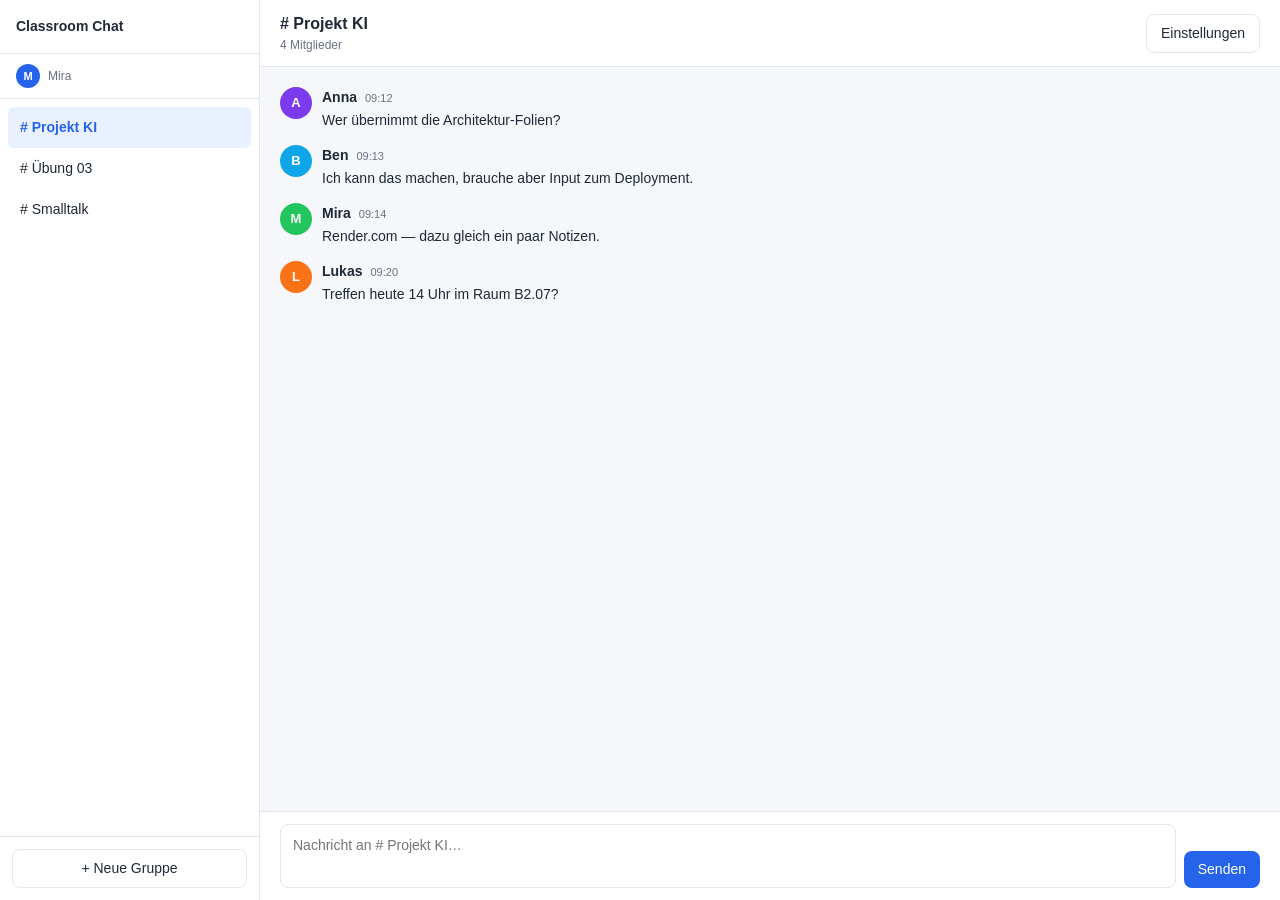
==== docs/mockups/index.html @ d174c59b "Schritt 1-5 Iteration 2: F5/F6 entfernt, UC-7 entfernt, Sophist-Anforderungen, gerenderte Diagramme " ====
<!doctype html>
<html lang="de">
<head>
<meta charset="utf-8" />
<title>Classroom Chat — Mockup</title>
<meta name="viewport" content="width=device-width, initial-scale=1" />
<link rel="stylesheet" href="style.css" />
</head>
<body>
<div class="app">
  <aside class="sidebar">
    <header>
      <span class="brand">Classroom Chat</span>
    </header>
    <div class="me" style="padding: 10px 16px; border-bottom: 1px solid var(--border);">
      <span class="avatar">M</span>
      <span>Mira</span>
    </div>
    <nav class="group-list" id="groupList">
      <div class="group active" data-id="g1">
        <span># Projekt KI</span>
      </div>
      <div class="group" data-id="g2"><span># Übung 03</span></div>
      <div class="group" data-id="g3"><span># Smalltalk</span></div>
    </nav>
    <div class="new-group">
      <button class="secondary" style="width:100%;" onclick="openModal('newGroupModal')">+ Neue Gruppe</button>
    </div>
  </aside>

  <main class="chat">
    <header>
      <div>
        <h2 id="groupTitle"># Projekt KI</h2>
        <div class="subtitle"><span id="memberCount">4</span> Mitglieder</div>
      </div>
      <div>
        <button class="secondary" onclick="openModal('settingsModal')">Einstellungen</button>
      </div>
    </header>

    <div class="feed" id="feed">
      <!-- wird per JS gerendert -->
    </div>

    <div class="composer">
      <form onsubmit="event.preventDefault(); sendMessage();">
        <textarea id="composerInput" placeholder="Nachricht an # Projekt KI…" maxlength="2000"></textarea>
        <button type="submit">Senden</button>
      </form>
    </div>
  </main>
</div>

<!-- Modal: Neue Gruppe (UC-2) -->
<div class="modal-backdrop" id="newGroupModal" style="display:none;">
  <div class="modal">
    <header>
      <h3>Neue Gruppe</h3>
      <button class="icon" onclick="closeModal('newGroupModal')">✕</button>
    </header>
    <div class="body">
      <div class="field">
        <label for="newGroupName">Gruppenname</label>
        <input id="newGroupName" type="text" placeholder="z. B. Übung 04" maxlength="64" />
      </div>
      <div class="banner">Du wirst automatisch Eigentümer dieser Gruppe.</div>
    </div>
    <div class="footer">
      <button class="secondary" onclick="closeModal('newGroupModal')">Abbrechen</button>
      <button onclick="createGroup()">Erstellen</button>
    </div>
  </div>
</div>

<!-- Modal: Einstellungen / Mitgliederverwaltung (UC-3..UC-6) -->
<div class="modal-backdrop" id="settingsModal" style="display:none;">
  <div class="modal">
    <header>
      <h3>Gruppe „Projekt KI" verwalten</h3>
      <button class="icon" onclick="closeModal('settingsModal')">✕</button>
    </header>
    <div class="body">
      <div class="field">
        <label for="renameInput">Name der Gruppe</label>
        <input id="renameInput" type="text" value="Projekt KI" maxlength="64" />
      </div>
      <div class="field">
        <label>Mitglieder</label>
        <ul class="member-list">
          <li><span><span class="avatar">M</span> Mira</span><span class="owner-tag">Eigentümer</span></li>
          <li><span><span class="avatar" style="background:#7c3aed;">A</span> Anna</span><button class="secondary">Entfernen</button></li>
          <li><span><span class="avatar" style="background:#0ea5e9;">B</span> Ben</span><button class="secondary">Entfernen</button></li>
          <li><span><span class="avatar" style="background:#f97316;">L</span> Lukas</span><button class="secondary">Entfernen</button></li>
        </ul>
      </div>
      <div class="field">
        <label for="addMember">Mitglied hinzufügen</label>
        <input id="addMember" type="text" placeholder="Anzeigename suchen…" />
      </div>
    </div>
    <div class="footer">
      <button class="danger" onclick="if(confirm('Gruppe wirklich löschen?')) closeModal('settingsModal')">Gruppe löschen</button>
      <span style="flex:1"></span>
      <button class="secondary" onclick="closeModal('settingsModal')">Abbrechen</button>
      <button onclick="closeModal('settingsModal')">Speichern</button>
    </div>
  </div>
</div>

<script>
  // === Mock-State ===
  const ME = { name: 'Mira', initial: 'M', color: '#22c55e' };

  const sampleGroups = {
    g1: {
      name: 'Projekt KI',
      members: ['Mira', 'Anna', 'Ben', 'Lukas'],
      ownerIsMe: true,
      messages: [
        { author: 'Anna',  color: '#7c3aed', time: '09:12', text: 'Wer übernimmt die Architektur-Folien?' },
        { author: 'Ben',   color: '#0ea5e9', time: '09:13', text: 'Ich kann das machen, brauche aber Input zum Deployment.' },
        { author: 'Mira',  color: '#22c55e', time: '09:14', text: 'Render.com — dazu gleich ein paar Notizen.' },
        { author: 'Lukas', color: '#f97316', time: '09:20', text: 'Treffen heute 14 Uhr im Raum B2.07?' },
      ],
    },
    g2: { name: 'Übung 03', members: ['Mira','...','...','...','...','...','...','...','...','...','...','...'], ownerIsMe: false, messages: [] },
    g3: { name: 'Smalltalk', members: ['Mira','Anna','Ben','Lukas','...','...','...'], ownerIsMe: false, messages: [] },
  };
  let activeId = 'g1';
  let nextId = 4;

  // === Rendering ===
  function renderSidebar() {
    const list = document.getElementById('groupList');
    list.innerHTML = '';
    Object.entries(sampleGroups).forEach(([id, g]) => {
      const el = document.createElement('div');
      el.className = 'group' + (id === activeId ? ' active' : '');
      el.dataset.id = id;
      const name = document.createElement('span');
      name.textContent = '# ' + g.name;
      el.appendChild(name);
      el.addEventListener('click', () => switchGroup(id));
      list.appendChild(el);
    });
  }

  function renderHeader() {
    const g = sampleGroups[activeId];
    document.getElementById('groupTitle').textContent = '# ' + g.name;
    document.getElementById('memberCount').textContent = g.members.length;
    document.getElementById('composerInput').placeholder = 'Nachricht an # ' + g.name + '…';
  }

  function renderFeed() {
    const g = sampleGroups[activeId];
    const feed = document.getElementById('feed');
    feed.innerHTML = '';
    if (g.messages.length === 0) {
      const empty = document.createElement('div');
      empty.className = 'empty-state';
      empty.innerHTML = '<div style="font-size:32px; margin-bottom:8px;">💬</div>'
        + '<div><strong>Noch keine Nachrichten</strong></div>'
        + '<div>Sei die Erste, die hier etwas schreibt.</div>';
      feed.appendChild(empty);
      return;
    }
    g.messages.forEach(m => feed.appendChild(buildMessageEl(m)));
    feed.scrollTop = feed.scrollHeight;
  }

  function buildMessageEl(m) {
    const wrap = document.createElement('div');
    wrap.className = 'message';
    wrap.innerHTML = `
      <span class="avatar" style="background:${m.color};">${m.author[0]}</span>
      <div>
        <div class="meta"><span class="author"></span><span class="time"></span></div>
        <div class="body"></div>
      </div>`;
    wrap.querySelector('.author').textContent = m.author;
    wrap.querySelector('.time').textContent = m.time;
    wrap.querySelector('.body').textContent = m.text; // XSS-sicher
    return wrap;
  }

  function switchGroup(id) {
    activeId = id;
    renderSidebar();
    renderHeader();
    renderFeed();
  }

  // === Modals ===
  function openModal(id)  { document.getElementById(id).style.display = 'flex'; }
  function closeModal(id) { document.getElementById(id).style.display = 'none'; }

  function createGroup() {
    const input = document.getElementById('newGroupName');
    const name = input.value.trim();
    if (!name) { input.focus(); return; }
    const id = 'g' + (nextId++);
    sampleGroups[id] = { name, members: [ME.name], ownerIsMe: true, messages: [] };
    input.value = '';
    closeModal('newGroupModal');
    switchGroup(id);
  }

  // === Composer ===
  function sendMessage() {
    const input = document.getElementById('composerInput');
    const text = input.value.trim();
    if (!text) return;
    const time = new Date().toLocaleTimeString('de-CH', { hour: '2-digit', minute: '2-digit' });
    sampleGroups[activeId].messages.push({
      author: ME.name, color: ME.color, time, text,
    });
    input.value = '';
    renderFeed();
  }

  // Initial render
  renderSidebar();
  renderHeader();
  renderFeed();
</script>
</body>
</html>
---- docs/mockups/style.css ----
/* Classroom Chat — Mockup-Stylesheet
   Designziele (NN/g): Klarheit, Konsistenz, Wiedererkennbarkeit, sichtbarer Status.
*/

* {
  box-sizing: border-box;
}

:root {
  --bg: #f5f7fa;
  --surface: #ffffff;
  --border: #e3e8ef;
  --text: #1f2937;
  --muted: #6b7280;
  --accent: #2563eb;
  --accent-hover: #1d4ed8;
  --danger: #dc2626;
  --reply-bar: #cbd5e1;
  --shadow: 0 1px 2px rgba(0, 0, 0, 0.04), 0 2px 8px rgba(0, 0, 0, 0.04);
  --radius: 8px;
}

html, body {
  margin: 0;
  padding: 0;
  height: 100%;
  background: var(--bg);
  color: var(--text);
  font-family: -apple-system, BlinkMacSystemFont, "Segoe UI", Roboto, Helvetica, Arial, sans-serif;
  font-size: 14px;
  line-height: 1.5;
}

button, input, textarea {
  font: inherit;
  color: inherit;
}

button {
  background: var(--accent);
  color: white;
  border: 0;
  border-radius: var(--radius);
  padding: 8px 14px;
  cursor: pointer;
}
button:hover { background: var(--accent-hover); }
button.secondary {
  background: white;
  color: var(--text);
  border: 1px solid var(--border);
}
button.secondary:hover { background: #f1f5f9; }
button.danger {
  background: var(--danger);
}
button.icon {
  background: transparent;
  color: var(--muted);
  padding: 4px 8px;
  border-radius: 6px;
}
button.icon:hover { background: #eef2f7; color: var(--text); }

input[type="text"], textarea {
  width: 100%;
  padding: 10px 12px;
  border: 1px solid var(--border);
  border-radius: var(--radius);
  background: white;
}
input[type="text"]:focus, textarea:focus {
  outline: 2px solid var(--accent);
  outline-offset: -1px;
  border-color: var(--accent);
}

/* === Onboarding (UC-1) === */
.onboarding {
  display: flex;
  align-items: center;
  justify-content: center;
  height: 100vh;
}
.onboarding .card {
  background: var(--surface);
  padding: 32px;
  border-radius: 12px;
  box-shadow: var(--shadow);
  width: 360px;
}
.onboarding h1 {
  margin: 0 0 8px;
  font-size: 20px;
}
.onboarding p {
  margin: 0 0 20px;
  color: var(--muted);
}
.onboarding form { display: grid; gap: 12px; }
.onboarding .hint { font-size: 12px; color: var(--muted); }

/* === App-Shell === */
.app {
  display: grid;
  grid-template-columns: 260px 1fr;
  height: 100vh;
}

aside.sidebar {
  background: var(--surface);
  border-right: 1px solid var(--border);
  display: flex;
  flex-direction: column;
}
.sidebar header {
  padding: 16px;
  border-bottom: 1px solid var(--border);
  display: flex;
  align-items: center;
  justify-content: space-between;
}
.sidebar header .brand {
  font-weight: 600;
}
.sidebar .me {
  display: flex;
  align-items: center;
  gap: 8px;
  color: var(--muted);
  font-size: 12px;
}
.avatar {
  width: 24px;
  height: 24px;
  border-radius: 50%;
  background: var(--accent);
  color: white;
  display: inline-flex;
  align-items: center;
  justify-content: center;
  font-size: 11px;
  font-weight: 600;
}
.sidebar .group-list {
  flex: 1;
  overflow-y: auto;
  padding: 8px;
}
.sidebar .group {
  display: flex;
  align-items: center;
  justify-content: space-between;
  padding: 10px 12px;
  border-radius: 6px;
  cursor: pointer;
  color: var(--text);
}
.sidebar .group:hover { background: #f1f5f9; }
.sidebar .group.active { background: #eaf1fe; color: var(--accent); font-weight: 600; }
.sidebar .group .badge {
  background: var(--accent);
  color: white;
  border-radius: 999px;
  font-size: 11px;
  padding: 1px 7px;
}
.sidebar .new-group {
  padding: 12px;
  border-top: 1px solid var(--border);
}

/* === Main panel === */
main.chat {
  display: flex;
  flex-direction: column;
  min-width: 0;
}
.chat header {
  padding: 12px 20px;
  background: var(--surface);
  border-bottom: 1px solid var(--border);
  display: flex;
  align-items: center;
  justify-content: space-between;
}
.chat header h2 { margin: 0; font-size: 16px; }
.chat header .subtitle { font-size: 12px; color: var(--muted); }

.feed {
  flex: 1;
  overflow-y: auto;
  padding: 20px;
}

.message {
  display: grid;
  grid-template-columns: 32px 1fr;
  gap: 10px;
  margin-bottom: 14px;
}
.message .avatar {
  width: 32px; height: 32px; font-size: 13px;
}
.message .meta {
  display: flex;
  align-items: baseline;
  gap: 8px;
  margin-bottom: 2px;
}
.message .author { font-weight: 600; }
.message .time { font-size: 11px; color: var(--muted); }
.message .body { color: var(--text); }
.message .actions {
  margin-top: 4px;
  visibility: hidden;
}
.message:hover .actions { visibility: visible; }

.message.reply {
  margin-left: 42px;
  padding-left: 12px;
  border-left: 2px solid var(--reply-bar);
}

.empty-state {
  text-align: center;
  color: var(--muted);
  padding: 40px;
  font-size: 13px;
}

.composer {
  border-top: 1px solid var(--border);
  background: var(--surface);
  padding: 12px 20px;
}
.composer .reply-context {
  background: #eef2ff;
  border-left: 3px solid var(--accent);
  padding: 6px 10px;
  border-radius: 4px;
  font-size: 12px;
  color: var(--muted);
  margin-bottom: 8px;
  display: flex;
  justify-content: space-between;
}
.composer form {
  display: flex;
  gap: 8px;
  align-items: flex-end;
}
.composer textarea {
  resize: none;
  min-height: 40px;
  max-height: 120px;
}

/* === Modal / Settings === */
.modal-backdrop {
  position: fixed;
  inset: 0;
  background: rgba(15, 23, 42, 0.45);
  display: flex;
  align-items: center;
  justify-content: center;
}
.modal {
  background: var(--surface);
  border-radius: 12px;
  width: 480px;
  max-width: calc(100vw - 32px);
  box-shadow: var(--shadow);
  overflow: hidden;
}
.modal header {
  padding: 16px 20px;
  border-bottom: 1px solid var(--border);
  display: flex;
  justify-content: space-between;
  align-items: center;
}
.modal header h3 { margin: 0; font-size: 16px; }
.modal .body { padding: 20px; display: grid; gap: 16px; }
.modal .footer {
  padding: 12px 20px;
  border-top: 1px solid var(--border);
  display: flex;
  justify-content: flex-end;
  gap: 8px;
}

.member-list {
  list-style: none;
  margin: 0; padding: 0;
  border: 1px solid var(--border);
  border-radius: var(--radius);
  max-height: 240px;
  overflow-y: auto;
}
.member-list li {
  display: flex;
  align-items: center;
  justify-content: space-between;
  padding: 10px 12px;
  border-bottom: 1px solid var(--border);
}
.member-list li:last-child { border-bottom: 0; }
.member-list .owner-tag {
  font-size: 11px;
  color: var(--muted);
  border: 1px solid var(--border);
  border-radius: 999px;
  padding: 1px 8px;
}

.field label {
  display: block;
  font-size: 12px;
  color: var(--muted);
  margin-bottom: 4px;
}

.banner {
  background: #fff7ed;
  border: 1px solid #fed7aa;
  color: #9a3412;
  padding: 8px 12px;
  border-radius: 6px;
  font-size: 12px;
}
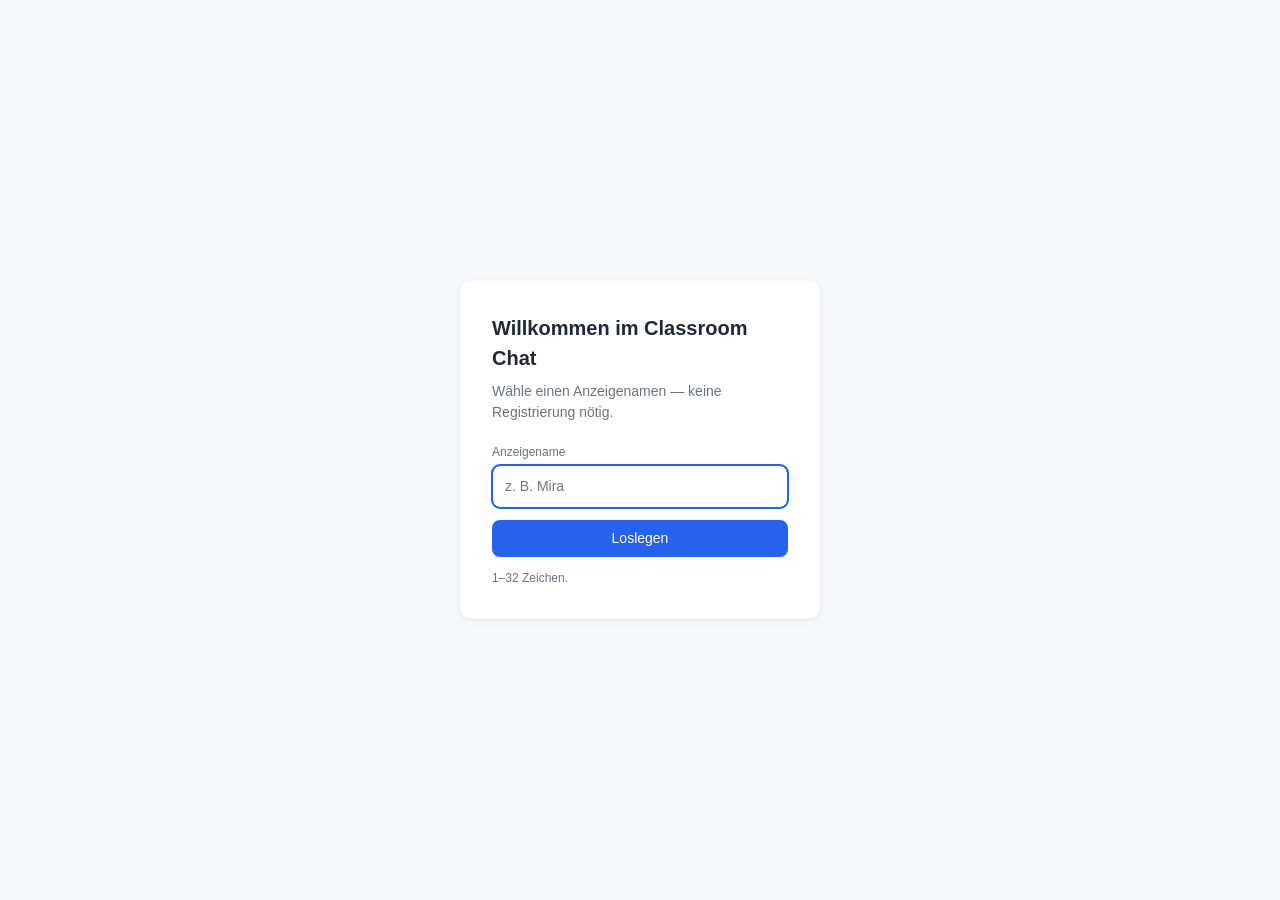
==== commit e576e4d6: "Mockup: Login-Overlay (UC-1) und Logout; PUMLs in docs/diagrams/ verschoben" ====
--- a/docs/mockups/index.html
+++ b/docs/mockups/index.html
@@ -7,14 +7,34 @@
 <link rel="stylesheet" href="style.css" />
 </head>
 <body>
-<div class="app">
+
+<!-- Login-Overlay (UC-1: Anzeigename festlegen) -->
+<section class="onboarding" id="loginOverlay">
+  <div class="card">
+    <h1>Willkommen im Classroom Chat</h1>
+    <p>Wähle einen Anzeigenamen — keine Registrierung nötig.</p>
+    <form onsubmit="event.preventDefault(); login();">
+      <div class="field">
+        <label for="loginName">Anzeigename</label>
+        <input id="loginName" type="text" placeholder="z. B. Mira" maxlength="32" autofocus />
+      </div>
+      <button type="submit">Loslegen</button>
+      <div class="hint">1–32 Zeichen.</div>
+    </form>
+  </div>
+</section>
+
+<div class="app" id="appShell" style="display:none;">
   <aside class="sidebar">
     <header>
       <span class="brand">Classroom Chat</span>
     </header>
-    <div class="me" style="padding: 10px 16px; border-bottom: 1px solid var(--border);">
-      <span class="avatar">M</span>
-      <span>Mira</span>
+    <div class="me" style="padding: 10px 16px; border-bottom: 1px solid var(--border); display:flex; align-items:center; justify-content:space-between;">
+      <span style="display:flex; align-items:center; gap:8px;">
+        <span class="avatar" id="meAvatar">M</span>
+        <span id="meName">Mira</span>
+      </span>
+      <button class="icon" title="Abmelden" onclick="logout()">↪</button>
     </div>
     <nav class="group-list" id="groupList">
       <div class="group active" data-id="g1">
@@ -111,6 +131,33 @@
 <script>
   // === Mock-State ===
   const ME = { name: 'Mira', initial: 'M', color: '#22c55e' };
+
+  // === Login / Logout (UC-1) ===
+  function login() {
+    const input = document.getElementById('loginName');
+    const name = input.value.trim();
+    if (!name || name.length > 32) { input.focus(); return; }
+    ME.name = name;
+    ME.initial = name[0].toUpperCase();
+    // Replace placeholder 'Mira' in sample data with the chosen name
+    Object.values(sampleGroups).forEach(g => {
+      g.members = g.members.map(m => m === 'Mira' ? ME.name : m);
+      g.messages.forEach(m => { if (m.author === 'Mira') m.author = ME.name; });
+    });
+    document.getElementById('meName').textContent = name;
+    document.getElementById('meAvatar').textContent = ME.initial;
+    document.getElementById('loginOverlay').style.display = 'none';
+    document.getElementById('appShell').style.display = 'grid';
+    renderSidebar();
+    renderHeader();
+    renderFeed();
+  }
+  function logout() {
+    document.getElementById('appShell').style.display = 'none';
+    document.getElementById('loginOverlay').style.display = 'flex';
+    document.getElementById('loginName').value = '';
+    document.getElementById('loginName').focus();
+  }
 
   const sampleGroups = {
     g1: {
@@ -220,7 +267,7 @@
     renderFeed();
   }
 
-  // Initial render
+  // Initial render (App-Shell ist bis zum Login ausgeblendet)
   renderSidebar();
   renderHeader();
   renderFeed();
